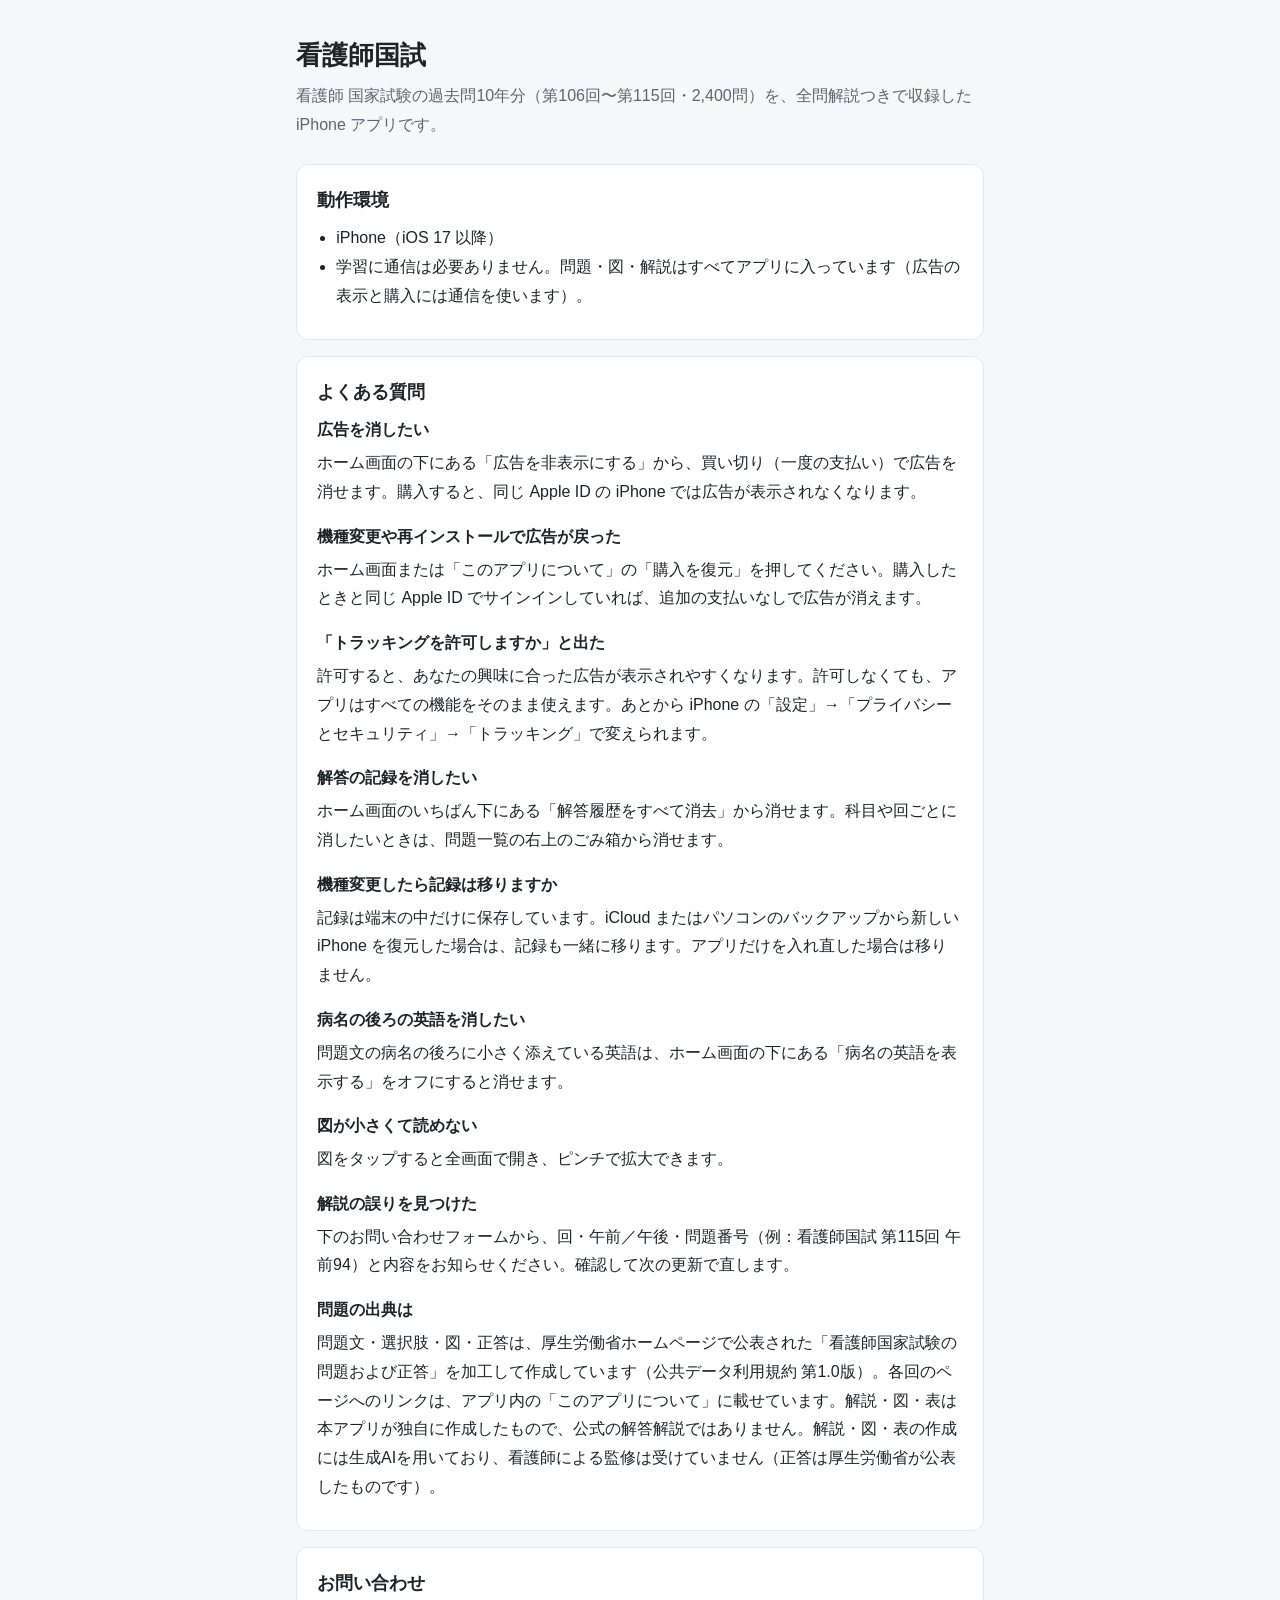
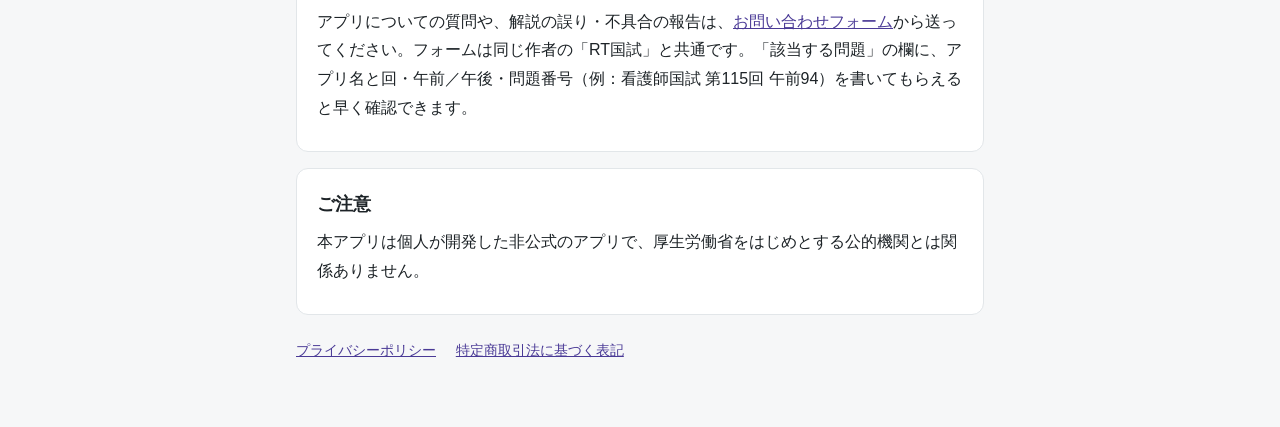
==== kango-kokushi/index.html @ a752ead6 "看護師国試：サポート・プライバシーポリシー・特定商取引法に基づく表記を追加 お問い合わせは RT国試と共通のフォームを使う。  Co-Authored-By: Claude Opus 5.5 <nor" ====
<!doctype html>
<html lang="ja">
<head>
<meta charset="utf-8">
<meta name="viewport" content="width=device-width, initial-scale=1">
<title>看護師国試 サポート</title>
<meta name="description" content="看護師国家試験の過去問10年分・2,400問を全問解説つきで収録したiPhoneアプリ「看護師国試」のサポートページです。">
<style>
  :root {
    --bg: #f6f7f8; --card: #ffffff; --text: #1d2327; --sub: #5b6670;
    --accent: #4a3a96; --line: #e2e6e9;
  }
  @media (prefers-color-scheme: dark) {
    :root {
      --bg: #121416; --card: #1b1e21; --text: #e8ecef; --sub: #9aa5ae;
      --accent: #a596e6; --line: #2c3135;
    }
  }
  * { box-sizing: border-box; }
  body {
    margin: 0; background: var(--bg); color: var(--text);
    font-family: -apple-system, BlinkMacSystemFont, "Hiragino Sans", "Noto Sans JP", sans-serif;
    line-height: 1.8; font-size: 16px;
  }
  main { max-width: 720px; margin: 0 auto; padding: 32px 16px 64px; }
  h1 { font-size: 1.6rem; margin: 0 0 4px; }
  .lead { color: var(--sub); margin: 0 0 24px; }
  section { background: var(--card); border: 1px solid var(--line); border-radius: 12px; padding: 20px; margin: 0 0 16px; }
  h2 { font-size: 1.1rem; margin: 0 0 8px; }
  h3 { font-size: 1rem; margin: 16px 0 4px; }
  h3:first-of-type { margin-top: 0; }
  p, ul { margin: 0 0 8px; }
  ul { padding-left: 1.2em; }
  a { color: var(--accent); }
  footer { color: var(--sub); font-size: .85rem; margin-top: 24px; }
</style>
</head>
<body>
<main>
  <h1>看護師国試</h1>
  <p class="lead">看護師 国家試験の過去問10年分（第106回〜第115回・2,400問）を、全問解説つきで収録した iPhone アプリです。</p>

  <section>
    <h2>動作環境</h2>
    <ul>
      <li>iPhone（iOS 17 以降）</li>
      <li>学習に通信は必要ありません。問題・図・解説はすべてアプリに入っています（広告の表示と購入には通信を使います）。</li>
    </ul>
  </section>

  <section>
    <h2>よくある質問</h2>

    <h3>広告を消したい</h3>
    <p>ホーム画面の下にある「広告を非表示にする」から、買い切り（一度の支払い）で広告を消せます。購入すると、同じ Apple ID の iPhone では広告が表示されなくなります。</p>

    <h3>機種変更や再インストールで広告が戻った</h3>
    <p>ホーム画面または「このアプリについて」の「購入を復元」を押してください。購入したときと同じ Apple ID でサインインしていれば、追加の支払いなしで広告が消えます。</p>

    <h3>「トラッキングを許可しますか」と出た</h3>
    <p>許可すると、あなたの興味に合った広告が表示されやすくなります。許可しなくても、アプリはすべての機能をそのまま使えます。あとから iPhone の「設定」→「プライバシーとセキュリティ」→「トラッキング」で変えられます。</p>

    <h3>解答の記録を消したい</h3>
    <p>ホーム画面のいちばん下にある「解答履歴をすべて消去」から消せます。科目や回ごとに消したいときは、問題一覧の右上のごみ箱から消せます。</p>

    <h3>機種変更したら記録は移りますか</h3>
    <p>記録は端末の中だけに保存しています。iCloud またはパソコンのバックアップから新しい iPhone を復元した場合は、記録も一緒に移ります。アプリだけを入れ直した場合は移りません。</p>

    <h3>病名の後ろの英語を消したい</h3>
    <p>問題文の病名の後ろに小さく添えている英語は、ホーム画面の下にある「病名の英語を表示する」をオフにすると消せます。</p>

    <h3>図が小さくて読めない</h3>
    <p>図をタップすると全画面で開き、ピンチで拡大できます。</p>

    <h3>解説の誤りを見つけた</h3>
    <p>下のお問い合わせフォームから、回・午前／午後・問題番号（例：看護師国試 第115回 午前94）と内容をお知らせください。確認して次の更新で直します。</p>

    <h3>問題の出典は</h3>
    <p>問題文・選択肢・図・正答は、厚生労働省ホームページで公表された「看護師国家試験の問題および正答」を加工して作成しています（公共データ利用規約 第1.0版）。各回のページへのリンクは、アプリ内の「このアプリについて」に載せています。解説・図・表は本アプリが独自に作成したもので、公式の解答解説ではありません。解説・図・表の作成には生成AIを用いており、看護師による監修は受けていません（正答は厚生労働省が公表したものです）。</p>
  </section>

  <section>
    <h2>お問い合わせ</h2>
    <p>アプリについての質問や、解説の誤り・不具合の報告は、<a href="https://docs.google.com/forms/d/e/1FAIpQLSemWe1uKnfnsr4Ity18BCGtBHXDEJfU2NH35ksxhj1HCGXnJw/viewform">お問い合わせフォーム</a>から送ってください。フォームは同じ作者の「RT国試」と共通です。「該当する問題」の欄に、アプリ名と回・午前／午後・問題番号（例：看護師国試 第115回 午前94）を書いてもらえると早く確認できます。</p>
  </section>

  <section>
    <h2>ご注意</h2>
    <p>本アプリは個人が開発した非公式のアプリで、厚生労働省をはじめとする公的機関とは関係ありません。</p>
  </section>

  <footer>
    <a href="privacy.html">プライバシーポリシー</a>
    <a href="tokushoho.html" style="margin-left:16px">特定商取引法に基づく表記</a>
  </footer>
</main>
</body>
</html>
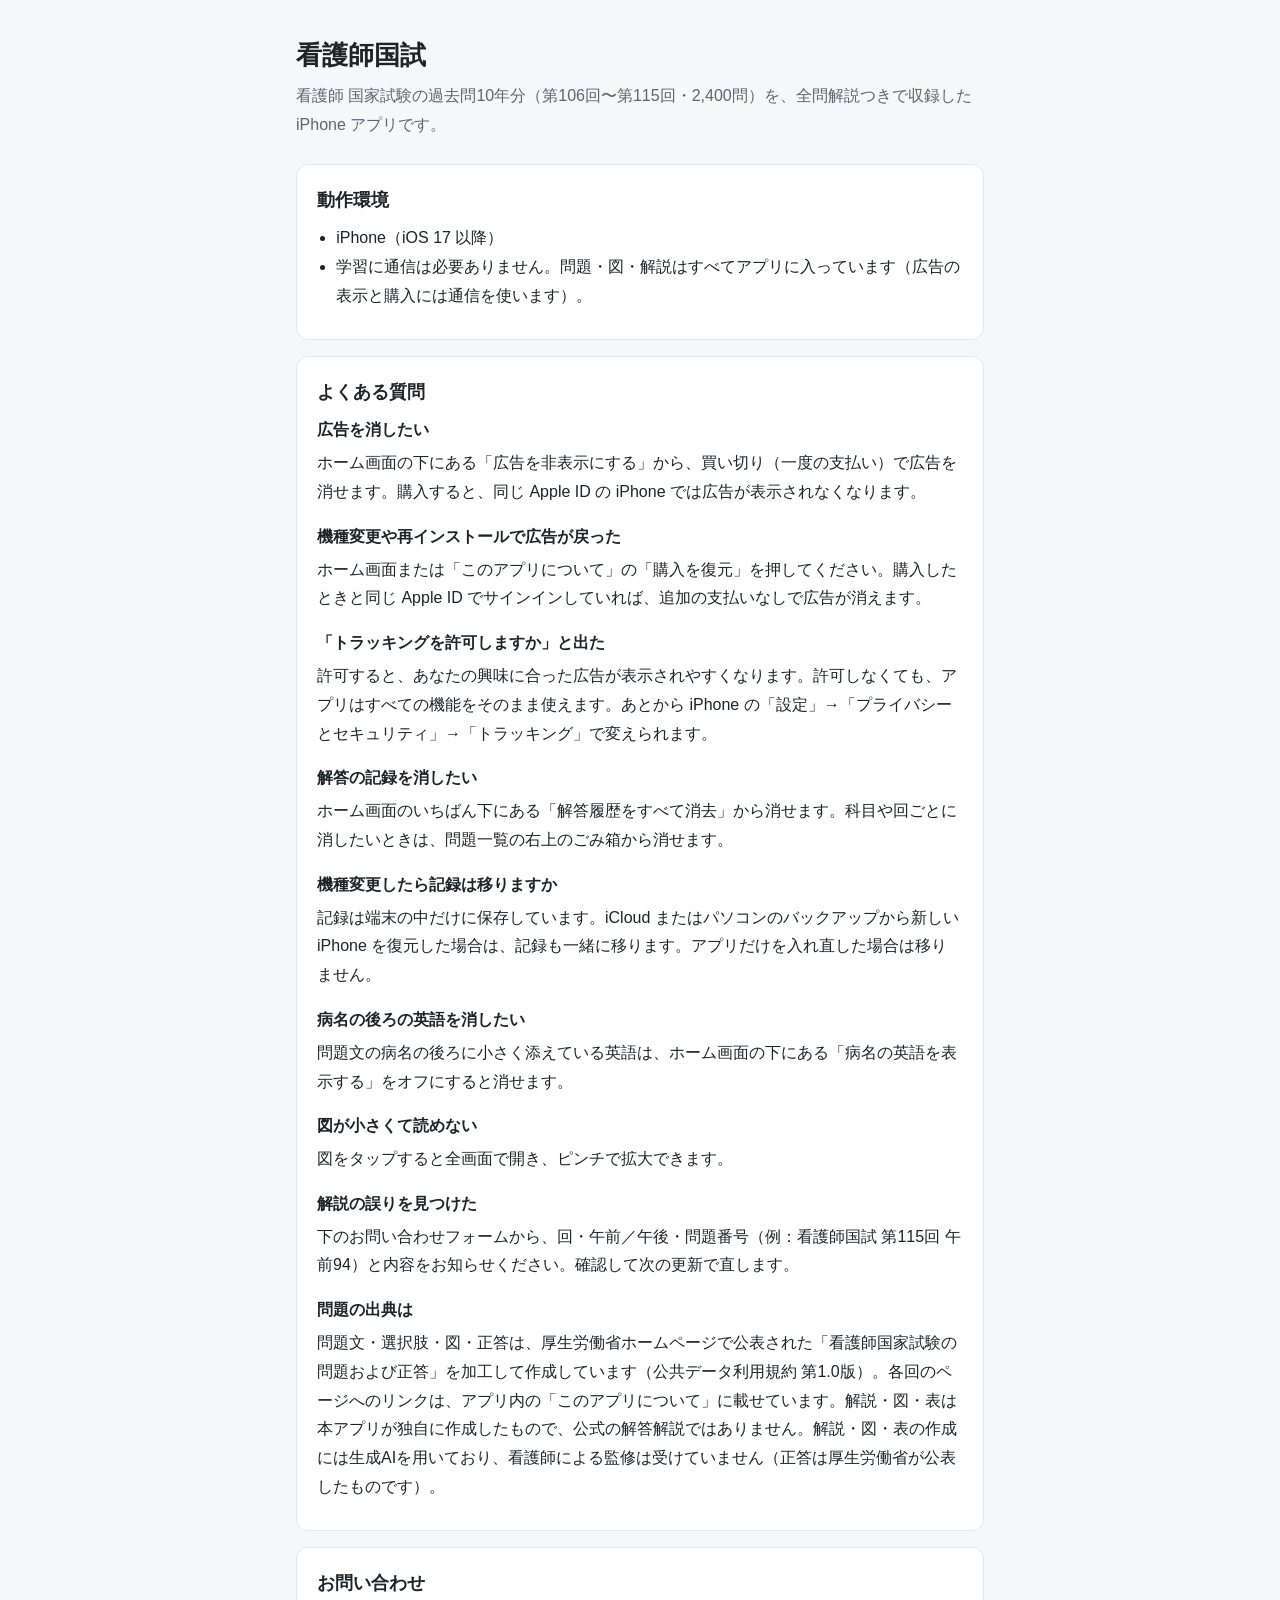
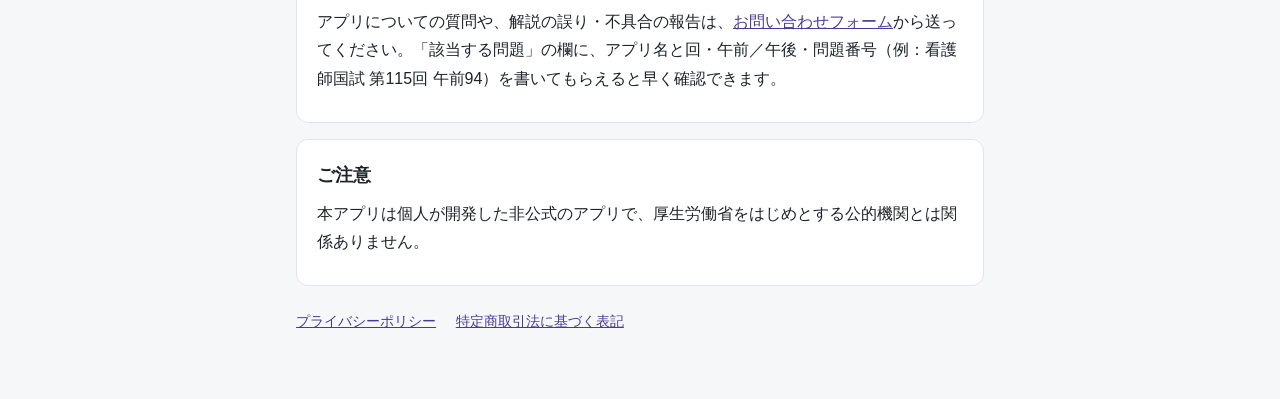
==== commit 9e0d2911: "看護師国試：お問い合わせの「RT国試と共通」の記述を外す Co-Authored-By: Claude Opus 5.5 <noreply@anthropic.com>" ====
--- a/kango-kokushi/index.html
+++ b/kango-kokushi/index.html
@@ -81,7 +81,7 @@
 
   <section>
     <h2>お問い合わせ</h2>
-    <p>アプリについての質問や、解説の誤り・不具合の報告は、<a href="https://docs.google.com/forms/d/e/1FAIpQLSemWe1uKnfnsr4Ity18BCGtBHXDEJfU2NH35ksxhj1HCGXnJw/viewform">お問い合わせフォーム</a>から送ってください。フォームは同じ作者の「RT国試」と共通です。「該当する問題」の欄に、アプリ名と回・午前／午後・問題番号（例：看護師国試 第115回 午前94）を書いてもらえると早く確認できます。</p>
+    <p>アプリについての質問や、解説の誤り・不具合の報告は、<a href="https://docs.google.com/forms/d/e/1FAIpQLSemWe1uKnfnsr4Ity18BCGtBHXDEJfU2NH35ksxhj1HCGXnJw/viewform">お問い合わせフォーム</a>から送ってください。「該当する問題」の欄に、アプリ名と回・午前／午後・問題番号（例：看護師国試 第115回 午前94）を書いてもらえると早く確認できます。</p>
   </section>
 
   <section>
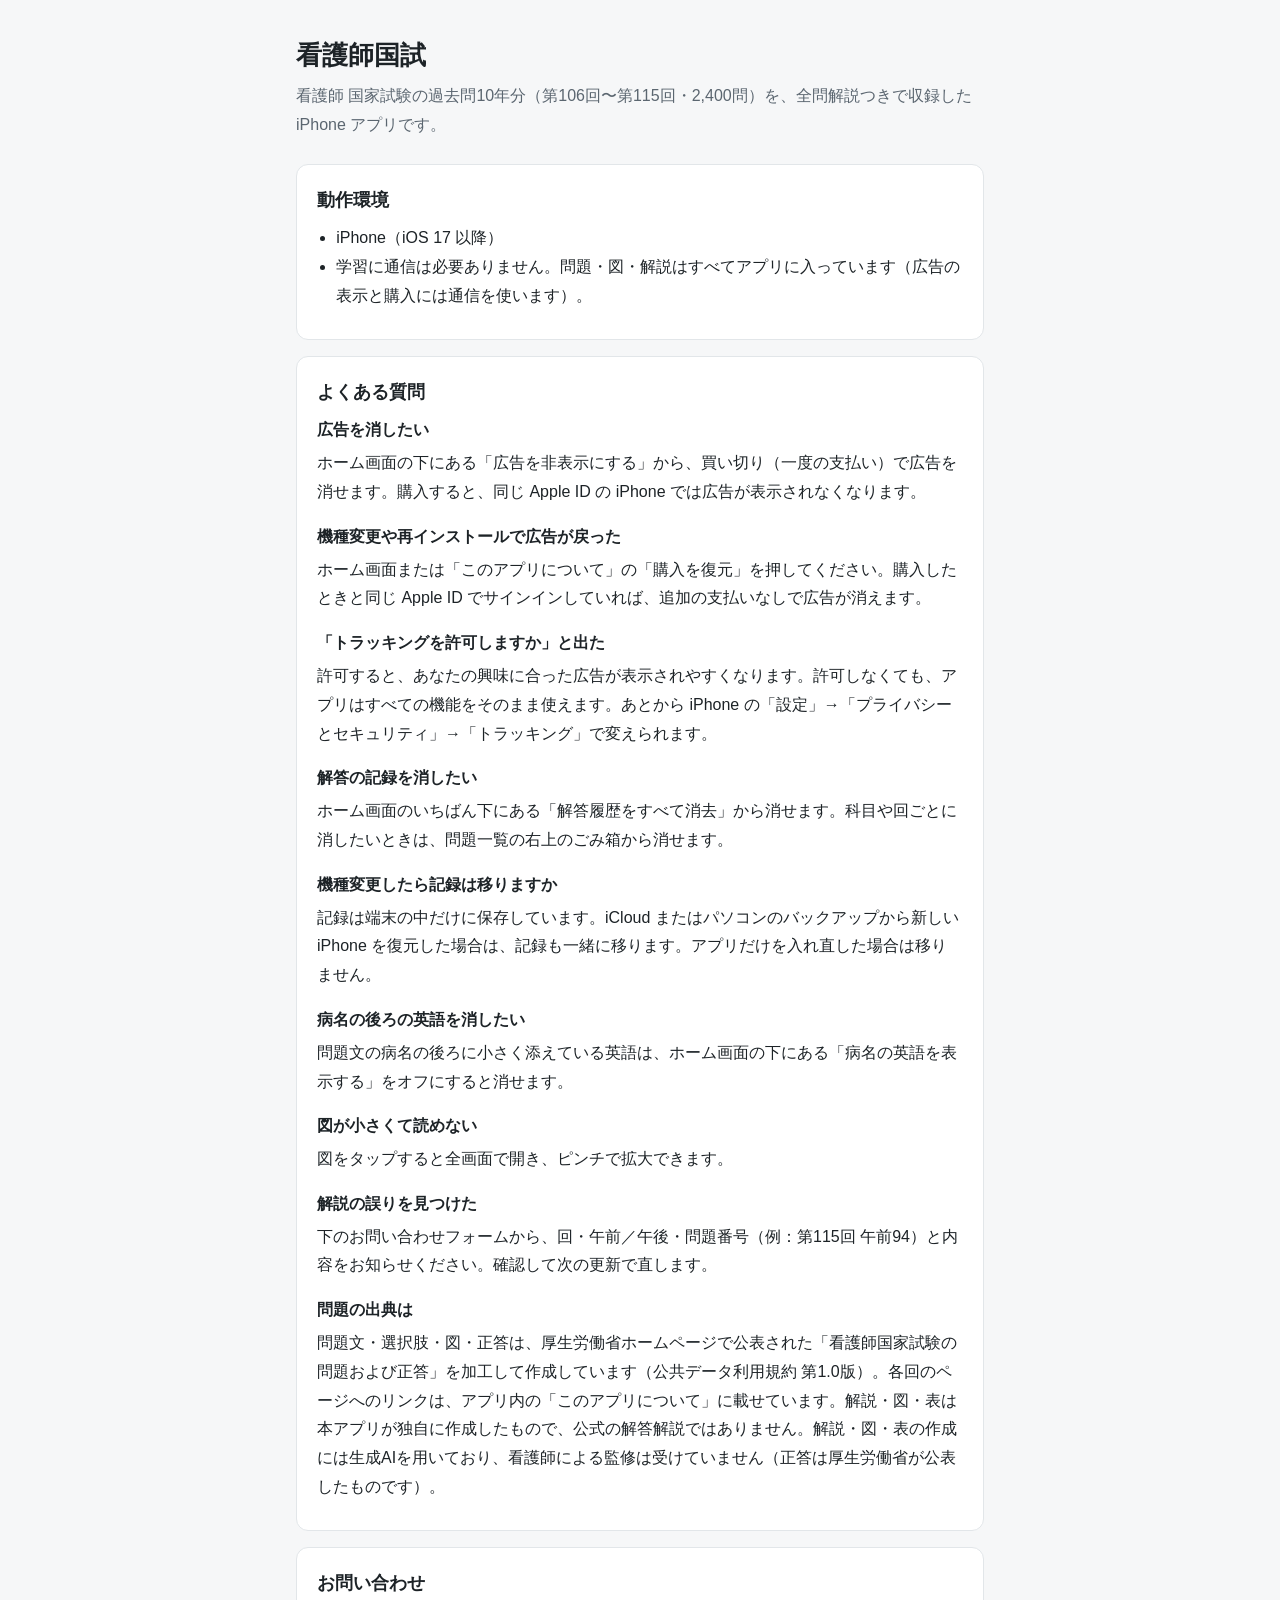
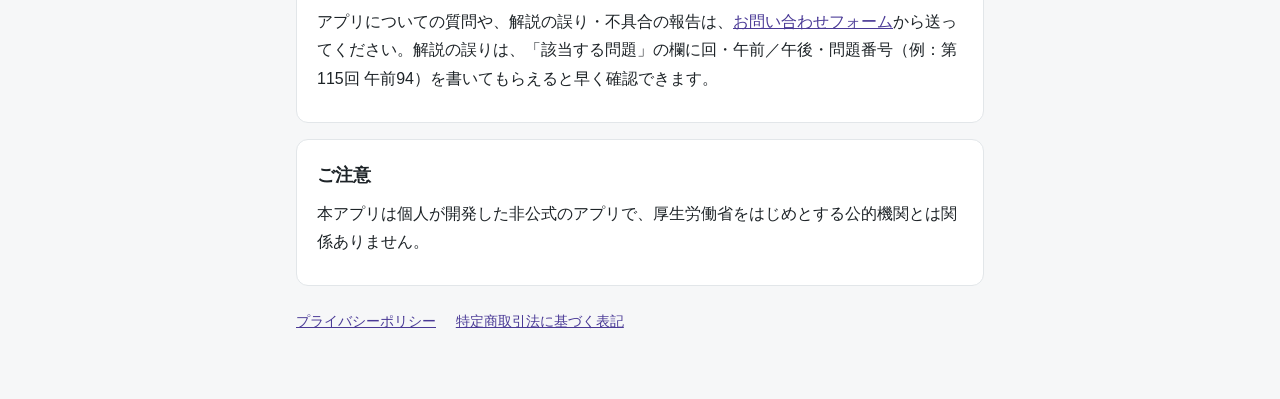
==== commit 688bc87f: "RT国試・看護師国試：お問い合わせフォームを「国試アプリ お問い合わせ」に替える Co-Authored-By: Claude Opus 5.5 <noreply@anthropic.com>" ====
--- a/kango-kokushi/index.html
+++ b/kango-kokushi/index.html
@@ -73,7 +73,7 @@
     <p>図をタップすると全画面で開き、ピンチで拡大できます。</p>
 
     <h3>解説の誤りを見つけた</h3>
-    <p>下のお問い合わせフォームから、回・午前／午後・問題番号（例：看護師国試 第115回 午前94）と内容をお知らせください。確認して次の更新で直します。</p>
+    <p>下のお問い合わせフォームから、回・午前／午後・問題番号（例：第115回 午前94）と内容をお知らせください。確認して次の更新で直します。</p>
 
     <h3>問題の出典は</h3>
     <p>問題文・選択肢・図・正答は、厚生労働省ホームページで公表された「看護師国家試験の問題および正答」を加工して作成しています（公共データ利用規約 第1.0版）。各回のページへのリンクは、アプリ内の「このアプリについて」に載せています。解説・図・表は本アプリが独自に作成したもので、公式の解答解説ではありません。解説・図・表の作成には生成AIを用いており、看護師による監修は受けていません（正答は厚生労働省が公表したものです）。</p>
@@ -81,7 +81,7 @@
 
   <section>
     <h2>お問い合わせ</h2>
-    <p>アプリについての質問や、解説の誤り・不具合の報告は、<a href="https://docs.google.com/forms/d/e/1FAIpQLSemWe1uKnfnsr4Ity18BCGtBHXDEJfU2NH35ksxhj1HCGXnJw/viewform">お問い合わせフォーム</a>から送ってください。「該当する問題」の欄に、アプリ名と回・午前／午後・問題番号（例：看護師国試 第115回 午前94）を書いてもらえると早く確認できます。</p>
+    <p>アプリについての質問や、解説の誤り・不具合の報告は、<a href="https://docs.google.com/forms/d/e/1FAIpQLSc0DW5b2gV4tcjPoVQ7XhEleNdAMWVAezlTIbaTo6AD_ZzCQA/viewform">お問い合わせフォーム</a>から送ってください。解説の誤りは、「該当する問題」の欄に回・午前／午後・問題番号（例：第115回 午前94）を書いてもらえると早く確認できます。</p>
   </section>
 
   <section>
